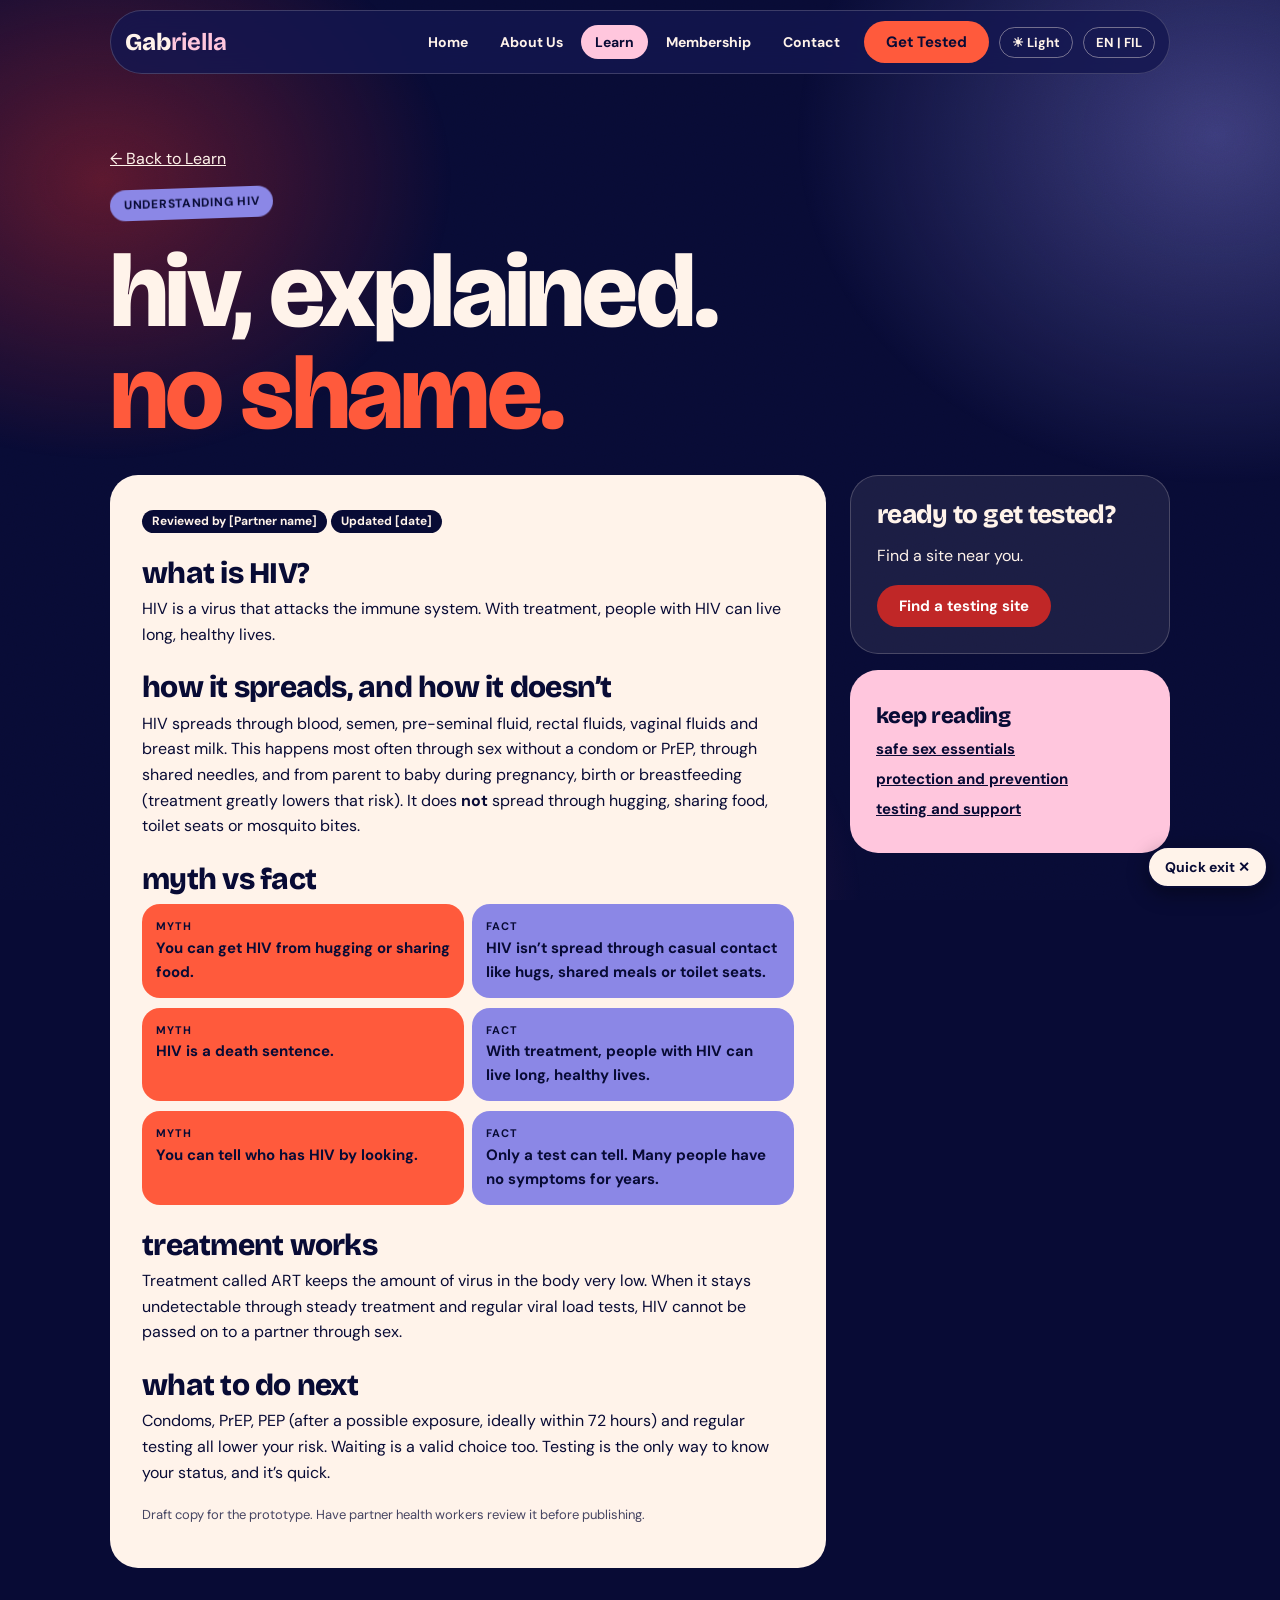
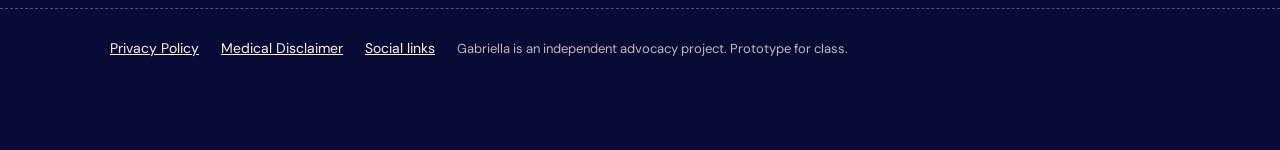
==== pages/article.html @ 1db1981b "add gabriella website" ====
<!doctype html>
<html lang="en">
  <head>
    <meta charset="utf-8" />
    <meta
      name="viewport"
      content="width=device-width, initial-scale=1, viewport-fit=cover"
    />
    <title>Learning resources — Gabriella</title>
    <link rel="preconnect" href="https://fonts.googleapis.com" />
    <link
      href="https://fonts.googleapis.com/css2?family=Bricolage+Grotesque:opsz,wght@12..96,700;12..96,800&family=DM+Sans:wght@400;500;700&display=swap"
      rel="stylesheet"
    />
    <link rel="stylesheet" href="../styles.css" />
  </head>
  <body data-page="article">
    <div class="wrap">
      <header id="site-header"></header>
      <main>
        <section class="page show" data-p="article">
          <p><a href="learn.html">← Back to Learn</a></p>
          <span class="tag p" id="atag"></span>
          <h1 id="ah"></h1>
          <div class="two" style="margin-top: 30px">
            <div class="paper" id="ab"></div>
            <aside>
              <div class="panel">
                <h3 class="disp" style="font-size: 26px">
                  ready to get tested?
                </h3>
                <p>Find a site near you.</p>
                <a class="btn" href="test.html">Find a testing site</a>
              </div>
              <div class="card c-pink" style="margin-top: 16px">
                <h3 style="font-size: 22px">keep reading</h3>
                <div id="rel"></div>
              </div>
            </aside>
          </div>
        </section>
      </main>
    </div>
    <footer id="site-footer"></footer>
    <script src="../components.js"></script>
    <script src="../script.js"></script>
  </body>
</html>
---- styles.css ----
:root {
  --navy: #080B35;
  --rose: #D14C74;
  --red: #C02727;
  --blush: #F4DFDF;
  --coral: #FF5A3C;
  --peri: #8B87E6;
  --cream: #FFF3EA;
  --pink: #FFC6DD;
  box-sizing: border-box;
  padding-top: env(safe-area-inset-top, 0px);
  padding-bottom: env(safe-area-inset-bottom, 0px);
}

*,
*::before,
*::after {
  box-sizing: inherit;
}

html {
  scroll-padding-top: env(safe-area-inset-top, 0px);
  height: 100%;
}

body {
  margin: 0;
  min-height: 100%;
  background: var(--navy);
  color: var(--cream);
  font: 400 16px/1.6 'DM Sans', system-ui, sans-serif;
  overflow-x: hidden;
}

body::before {
  content: "";
  position: fixed;
  inset: 0;
  pointer-events: none;
  background:
    radial-gradient(500px 400px at 8% 20%, rgba(192, 39, 39, .45), transparent 70%),
    radial-gradient(600px 500px at 95% 15%, rgba(139, 135, 230, .4), transparent 70%),
    radial-gradient(500px 400px at 40% 100%, rgba(209, 76, 116, .35), transparent 70%);
}

body::after {
  content: "";
  position: fixed;
  inset: 0;
  pointer-events: none;
  opacity: .09;
  mix-blend-mode: overlay;
  background: url("data:image/svg+xml,%3Csvg xmlns='http://www.w3.org/2000/svg' width='160' height='160'%3E%3Cfilter id='n'%3E%3CfeTurbulence type='fractalNoise' baseFrequency='.9' numOctaves='2'/%3E%3C/filter%3E%3Crect width='100%25' height='100%25' filter='url(%23n)'/%3E%3C/svg%3E");
}

h1,
h2,
h3,
.disp {
  font-family: 'Bricolage Grotesque', system-ui, sans-serif;
  font-weight: 800;
  line-height: .98;
  letter-spacing: -.025em;
  margin: 0;
}

a {
  color: inherit;
}

.wrap {
  position: relative;
  z-index: 1;
  max-width: 1100px;
  margin: 0 auto;
  padding: 0 20px;
}

header {
  position: sticky;
  top: calc(env(safe-area-inset-top, 0px) + 10px);
  z-index: 20;
  margin-top: 10px;
}

.nav {
  display: flex;
  align-items: center;
  gap: 10px;
  flex-wrap: wrap;
  padding: 10px 14px;
  border-radius: 999px;
  background: rgba(20, 22, 80, .82);
  backdrop-filter: blur(14px);
  border: 1px solid rgba(255, 243, 234, .18);
}

.logo {
  font-family: 'Bricolage Grotesque', sans-serif;
  font-weight: 800;
  font-size: 24px;
  text-decoration: none;
  margin-right: auto;
}

.logo b {
  color: var(--pink);
}

.links {
  display: flex;
  gap: 4px;
  overflow-x: auto;
  max-width: 100%;
}

.links a {
  padding: 6px 14px;
  border-radius: 999px;
  text-decoration: none;
  font-weight: 700;
  font-size: 14px;
  white-space: nowrap;
}

.links a.on {
  background: var(--pink);
  color: var(--navy);
}

.btn {
  display: inline-block;
  border: 0;
  cursor: pointer;
  font: 700 15px 'DM Sans', sans-serif;
  padding: 11px 22px;
  border-radius: 999px;
  background: var(--red);
  color: #fff;
  text-decoration: none;
}

.btn.coral {
  background: var(--coral);
  color: var(--navy);
}

.btn.ghost {
  background: transparent;
  color: var(--cream);
  border: 1.5px solid var(--cream);
}

.lang {
  background: transparent;
  color: var(--cream);
  border: 1px solid rgba(255, 243, 234, .4);
  border-radius: 999px;
  padding: 6px 12px;
  font: 700 13px 'DM Sans', sans-serif;
  cursor: pointer;
}

.btn:focus-visible,
.lang:focus-visible,
a:focus-visible,
input:focus-visible,
select:focus-visible,
textarea:focus-visible {
  outline: 3px solid var(--pink);
  outline-offset: 2px;
}

.qx {
  position: fixed;
  right: 12px;
  bottom: calc(env(safe-area-inset-bottom, 0px) + 12px);
  z-index: 50;
  background: var(--cream);
  color: var(--navy);
  border: 2px solid var(--navy);
  border-radius: 999px;
  padding: 10px 16px;
  font: 700 14px 'DM Sans', sans-serif;
  cursor: pointer;
  box-shadow: 0 6px 20px rgba(0, 0, 0, .4);
}

section.page {
  display: none;
  padding: 56px 0 40px;
}

section.page.show {
  display: block;
}

.tag {
  display: inline-block;
  background: var(--coral);
  color: var(--navy);
  font-weight: 700;
  font-size: 12px;
  letter-spacing: .06em;
  text-transform: uppercase;
  padding: 6px 14px;
  border-radius: 999px;
  transform: rotate(-2deg);
  margin-bottom: 22px;
}

.tag.p {
  background: var(--peri);
}

h1 {
  font-size: clamp(46px, 9.5vw, 104px);
}

h1 .pill {
  display: inline-block;
  background: var(--pink);
  color: var(--navy);
  padding: 0 .22em .06em;
  border-radius: .34em;
  transform: rotate(-1.5deg);
  margin: .04em 0;
}

h1 .co {
  color: var(--coral);
}

.dot {
  color: var(--pink);
}

.lead {
  font-size: 19px;
  max-width: 560px;
  margin: 24px 0;
}

.hero {
  display: grid;
  grid-template-columns: 1.2fr 1fr;
  gap: 36px;
  align-items: center;
}

.art {
  position: relative;
  background: var(--pink);
  border-radius: 32px;
  aspect-ratio: 1 / 1;
  overflow: hidden;
}

.art svg {
  width: 100%;
  height: 100%;
}

.st {
  position: absolute;
  font-family: 'Bricolage Grotesque', sans-serif;
  font-weight: 800;
  padding: 6px 16px;
  border-radius: 999px;
  font-size: 17px;
  color: var(--navy);
  box-shadow: 0 4px 0 rgba(8, 11, 53, .25);
}

.glass {
  background: rgba(14, 16, 70, .9);
  border: 1px solid rgba(255, 243, 234, .25);
  border-radius: 24px;
  padding: 20px;
  margin-top: -60px;
  position: relative;
  margin-left: 16px;
  margin-right: -6px;
}

.glass p {
  margin: 0 0 14px;
  font-weight: 500;
}

.ticker {
  position: relative;
  z-index: 1;
  overflow: hidden;
  background: var(--coral);
  color: var(--navy);
  transform: rotate(-1.4deg);
  margin: 40px -20px;
  padding: 12px 0;
  font-family: 'Bricolage Grotesque', sans-serif;
  font-weight: 800;
  font-size: 20px;
  white-space: nowrap;
}

.ticker div {
  display: inline-block;
  animation: mq 30s linear infinite;
}

.ticker:hover div {
  animation-play-state: paused;
}

@keyframes mq {
  to {
    transform: translateX(-50%);
  }
}

@media (prefers-reduced-motion: reduce) {
  .ticker div {
    animation: none;
  }

  html {
    scroll-behavior: auto;
  }
}

.grid {
  display: grid;
  grid-template-columns: repeat(auto-fit, minmax(230px, 1fr));
  gap: 18px;
  align-items: start;
}

.card {
  border-radius: 28px;
  padding: 26px;
  color: var(--navy);
  display: block;
  text-decoration: none;
}

.card h3 {
  font-size: 30px;
  margin: 10px 0;
}

.card p {
  margin: 0 0 18px;
  font-size: 15px;
}

.card .go {
  font-weight: 700;
  text-decoration: underline;
  font-size: 15px;
}

.c-pink {
  background: var(--pink);
}

.c-peri {
  background: var(--peri);
}

.c-coral {
  background: var(--coral);
}

.c-cream {
  background: var(--cream);
}

.grid .card:nth-child(2) {
  margin-top: 22px;
}

.grid .card:nth-child(3) {
  margin-top: 6px;
}

.grid .card:nth-child(4) {
  margin-top: 30px;
}

.num {
  display: inline-block;
  background: var(--navy);
  color: var(--cream);
  font-weight: 700;
  font-size: 13px;
  border-radius: 999px;
  padding: 3px 11px;
}

.panel {
  background: rgba(255, 243, 234, .08);
  border: 1px solid rgba(255, 243, 234, .2);
  border-radius: 28px;
  padding: 26px;
}

hr {
  border: 0;
  border-top: 1.5px dashed rgba(255, 243, 234, .3);
  margin: 44px 0;
}

.ph {
  border: 1.5px dashed var(--cream);
  border-radius: 999px;
  padding: 6px 16px;
  font-weight: 700;
  font-size: 14px;
  display: inline-block;
  margin: 4px 6px 4px 0;
}

.sample {
  font-size: 12px;
  font-weight: 700;
  background: var(--navy);
  color: var(--cream);
  border-radius: 999px;
  padding: 2px 10px;
  display: inline-block;
}

.paper {
  background: var(--cream);
  color: var(--navy);
  border-radius: 28px;
  padding: 32px;
  max-width: 720px;
}

.paper h2 {
  font-size: 30px;
  margin: 26px 0 8px;
}

.paper p {
  margin: 0 0 10px;
}

.mf {
  display: grid;
  grid-template-columns: 1fr 1fr;
  gap: 8px;
  margin: 10px 0;
}

.mf div {
  border-radius: 18px;
  padding: 14px;
  font-weight: 700;
  font-size: 15px;
}

.mf small {
  display: block;
  font-size: 11px;
  letter-spacing: .08em;
  text-transform: uppercase;
}

.two {
  display: grid;
  grid-template-columns: 1fr 320px;
  gap: 24px;
  align-items: start;
}

.note {
  font-size: 13px;
  opacity: .75;
}

form label {
  display: block;
  font-weight: 700;
  font-size: 14px;
  margin: 12px 0 4px;
}

input,
select,
textarea {
  width: 100%;
  font: 400 16px 'DM Sans', sans-serif;
  padding: 12px 14px;
  border-radius: 16px;
  border: 2px solid var(--navy);
  background: var(--cream);
  color: var(--navy);
}

input::placeholder,
textarea::placeholder {
  color: #5a5c7a;
}

.chk {
  display: flex;
  gap: 8px;
  align-items: center;
  font-weight: 500 !important;
}

.chk input {
  width: auto;
}

.chips {
  display: flex;
  gap: 8px;
  flex-wrap: wrap;
  margin: 14px 0 24px;
}

.chip {
  background: transparent;
  color: var(--cream);
  border: 1.5px solid var(--cream);
  border-radius: 999px;
  padding: 7px 16px;
  font: 700 14px 'DM Sans', sans-serif;
  cursor: pointer;
}

.chip[aria-pressed=true] {
  background: var(--pink);
  color: var(--navy);
  border-color: var(--pink);
}

.search {
  display: flex;
  gap: 8px;
  max-width: 600px;
}

.search input {
  border-radius: 999px;
}

.sites {
  display: grid;
  grid-template-columns: 1fr 1fr;
  gap: 20px;
}

.site {
  margin-bottom: 14px;
}

.site h3 {
  font-size: 24px;
}

.site p {
  margin: 4px 0 8px;
  font-size: 15px;
}

.mini {
  display: inline-block;
  background: var(--navy);
  color: var(--cream);
  font-size: 12px;
  font-weight: 700;
  border-radius: 999px;
  padding: 2px 10px;
  margin-right: 4px;
}

.map {
  background: var(--peri);
  border-radius: 28px;
  min-height: 340px;
  overflow: hidden;
}

.map svg {
  width: 100%;
  height: 100%;
}

.ok {
  display: none;
  background: var(--navy);
  color: var(--cream);
  border-radius: 20px;
  padding: 18px;
  margin-top: 14px;
  font-weight: 700;
}

footer {
  position: relative;
  z-index: 1;
  border-top: 1.5px dashed rgba(255, 243, 234, .3);
  padding: 28px 0 90px;
  font-size: 14px;
}

footer a {
  margin-right: 18px;
}

@media (max-width: 760px) {
  .hero,
  .two,
  .sites {
    grid-template-columns: 1fr;
  }

  .glass {
    margin: -50px 8px 0;
  }

  .mf {
    grid-template-columns: 1fr;
  }

  .grid .card {
    margin-top: 0 !important;
  }

  .paper {
    padding: 22px;
  }
}

body {
  transition: background .3s, color .3s;
}

:root[data-theme="light"] body {
  background: #FFF8F5;
  color: var(--navy);
}

:root[data-theme="light"] body::before {
  background:
    radial-gradient(500px 400px at 8% 15%, rgba(255, 198, 221, .8), transparent 70%),
    radial-gradient(600px 500px at 95% 10%, rgba(139, 135, 230, .3), transparent 70%),
    radial-gradient(500px 400px at 40% 100%, rgba(244, 223, 223, .9), transparent 70%);
}

:root[data-theme="light"] body::after {
  mix-blend-mode: multiply;
  opacity: .07;
}

:root[data-theme="light"] .nav {
  background: rgba(255, 255, 255, .88);
  border-color: rgba(8, 11, 53, .18);
}

:root[data-theme="light"] .logo b {
  color: var(--rose);
}

:root[data-theme="light"] .lang {
  color: var(--navy);
  border-color: rgba(8, 11, 53, .5);
}

:root[data-theme="light"] .dot {
  color: var(--rose);
}

:root[data-theme="light"] .btn.ghost {
  color: var(--navy);
  border-color: var(--navy);
}

:root[data-theme="light"] .chip {
  color: var(--navy);
  border-color: var(--navy);
}

:root[data-theme="light"] .chip[aria-pressed=true] {
  color: var(--navy);
  border-color: var(--pink);
}

:root[data-theme="light"] .panel {
  background: rgba(8, 11, 53, .04);
  border-color: rgba(8, 11, 53, .2);
}

:root[data-theme="light"] .glass {
  color: var(--cream);
}

:root[data-theme="light"] .glass .btn.ghost {
  color: var(--cream);
  border-color: var(--cream);
}

:root[data-theme="light"] hr,
:root[data-theme="light"] footer {
  border-color: rgba(8, 11, 53, .3);
}

:root[data-theme="light"] .ph {
  border-color: var(--navy);
}

:root[data-theme="light"] .paper {
  background: #fff;
  box-shadow: inset 0 0 0 2px var(--navy);
}

:root[data-theme="light"] .card.c-cream {
  box-shadow: inset 0 0 0 1.5px rgba(8, 11, 53, .2);
}

:root[data-theme="light"] .btn:focus-visible,
:root[data-theme="light"] .lang:focus-visible,
:root[data-theme="light"] a:focus-visible {
  outline-color: var(--navy);
}
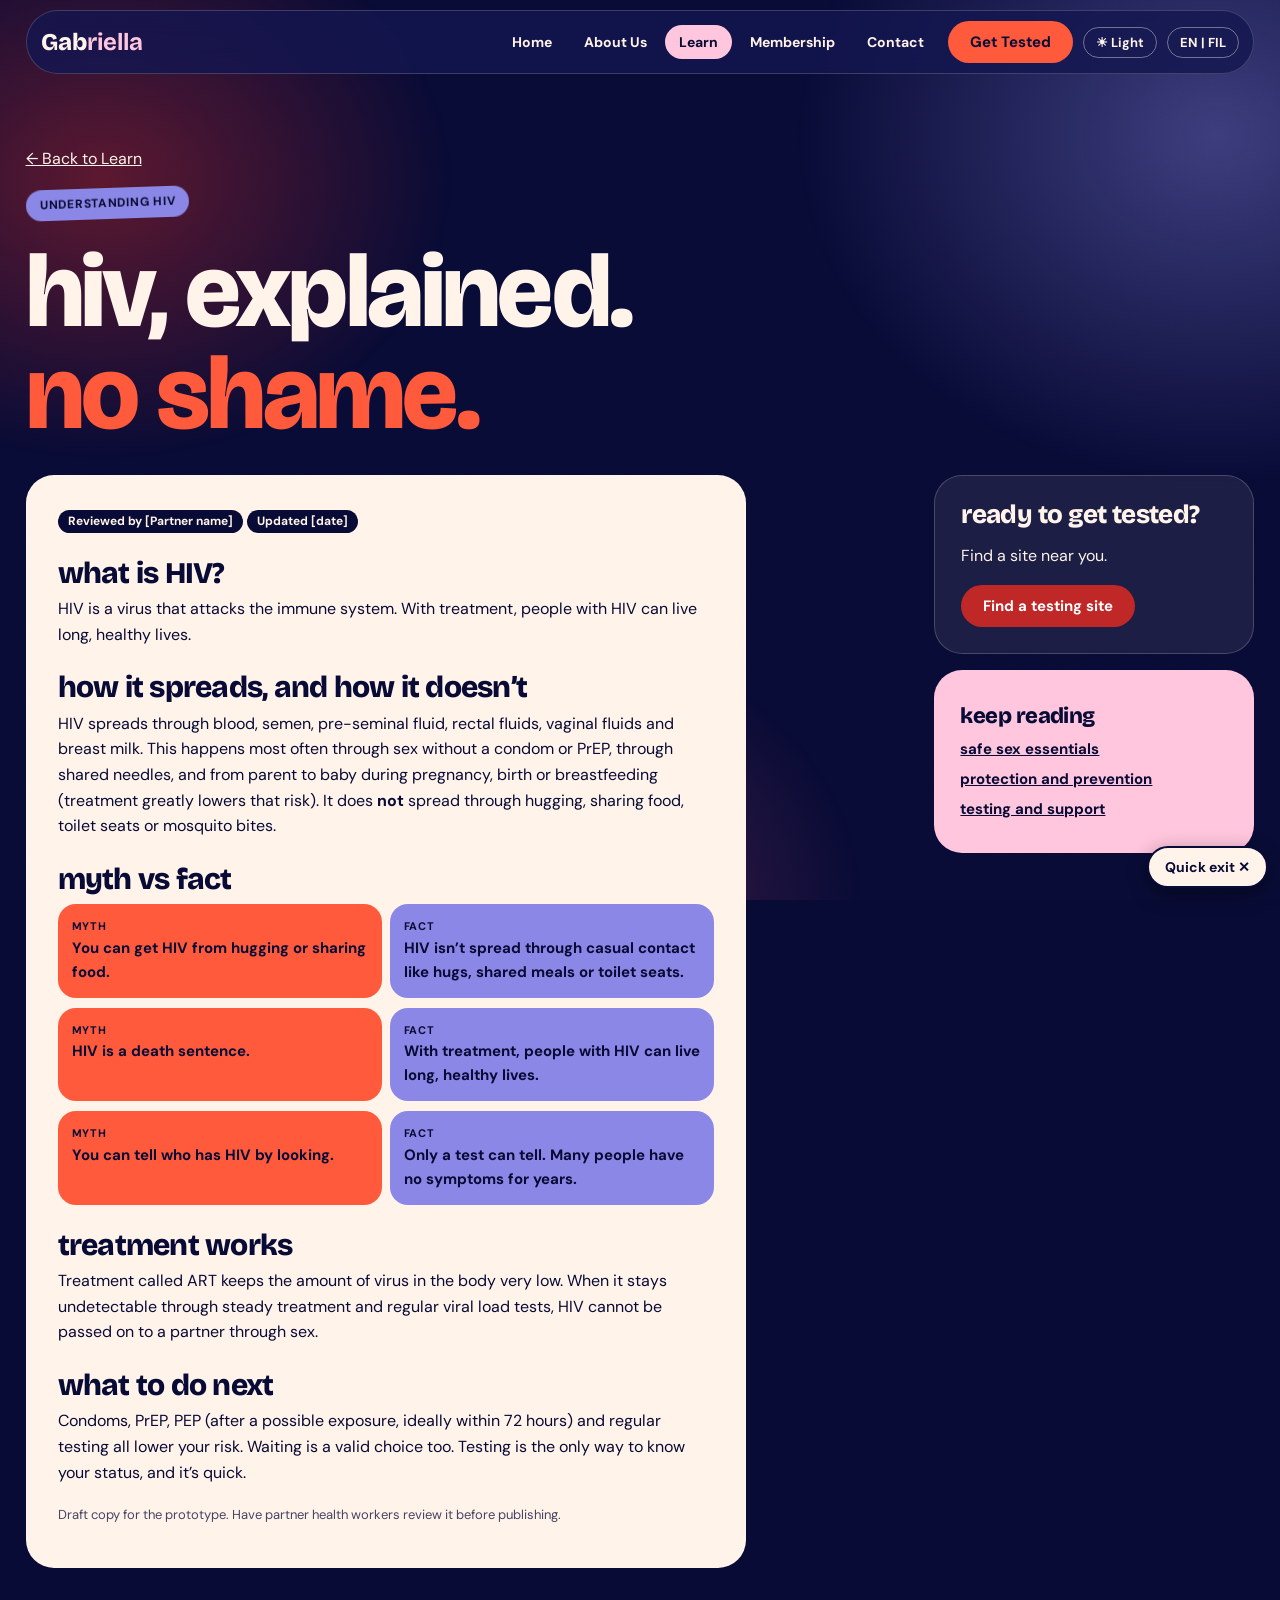
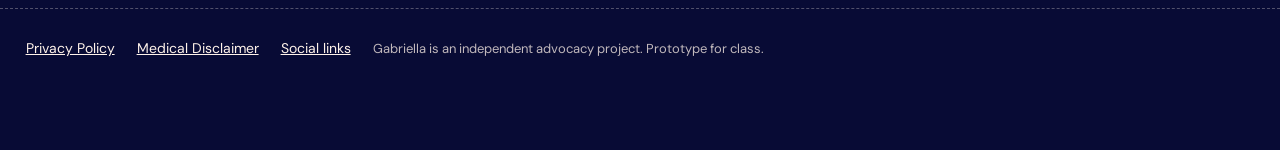
==== commit 8286500a: "fix: dark mode page flash" ====
--- a/pages/article.html
+++ b/pages/article.html
@@ -7,6 +7,7 @@
       content="width=device-width, initial-scale=1, viewport-fit=cover"
     />
     <title>Learning resources — Gabriella</title>
+    <script src="../theme.js"></script>
     <link rel="preconnect" href="https://fonts.googleapis.com" />
     <link
       href="https://fonts.googleapis.com/css2?family=Bricolage+Grotesque:opsz,wght@12..96,700;12..96,800&family=DM+Sans:wght@400;500;700&display=swap"
--- a/styles.css
+++ b/styles.css
@@ -71,9 +71,9 @@
 .wrap {
   position: relative;
   z-index: 1;
-  max-width: 1100px;
+  max-width: 1320px;
   margin: 0 auto;
-  padding: 0 20px;
+  padding: 0 clamp(16px, 2vw, 28px);
 }
 
 header {
@@ -475,6 +475,11 @@
   align-items: start;
 }
 
+.two.equal-columns,
+.grid.equal-columns {
+  grid-template-columns: 1fr 1fr;
+}
+
 .note {
   font-size: 13px;
   opacity: .75;
@@ -619,6 +624,11 @@
     grid-template-columns: 1fr;
   }
 
+  .two.equal-columns,
+  .grid.equal-columns {
+    grid-template-columns: 1fr;
+  }
+
   .glass {
     margin: -50px 8px 0;
   }
@@ -633,6 +643,81 @@
 
   .paper {
     padding: 22px;
+  }
+}
+
+@media (max-width: 900px) {
+  .nav {
+    display: grid;
+    grid-template-columns: minmax(0, 1fr) auto auto;
+    grid-template-areas:
+      "brand theme language"
+      "links links cta";
+    gap: 8px;
+    padding: 10px 12px;
+    border-radius: 24px;
+  }
+
+  .logo {
+    grid-area: brand;
+    margin-right: 0;
+    font-size: clamp(20px, 3vw, 24px);
+  }
+
+  .links {
+    grid-area: links;
+    min-width: 0;
+    width: 100%;
+  }
+
+  .links a {
+    padding: 6px 10px;
+  }
+
+  .btn.coral {
+    grid-area: cta;
+    justify-self: end;
+    white-space: nowrap;
+    padding: 10px 16px;
+  }
+
+  #theme {
+    grid-area: theme;
+    white-space: nowrap;
+    padding: 6px 10px;
+  }
+
+  #lang {
+    grid-area: language;
+    white-space: nowrap;
+    padding: 6px 10px;
+  }
+}
+
+@media (max-width: 600px) {
+  .nav {
+    grid-template-areas:
+      "brand theme language"
+      "links links links"
+      "cta cta cta";
+    padding: 10px;
+  }
+
+  .links {
+    grid-column: 1 / -1;
+    flex-wrap: wrap;
+    overflow: visible;
+  }
+
+  .btn.coral {
+    justify-self: stretch;
+    text-align: center;
+  }
+
+  #theme,
+  #lang {
+    font-size: 12px;
+    padding: 5px 7px;
   }
 }
 
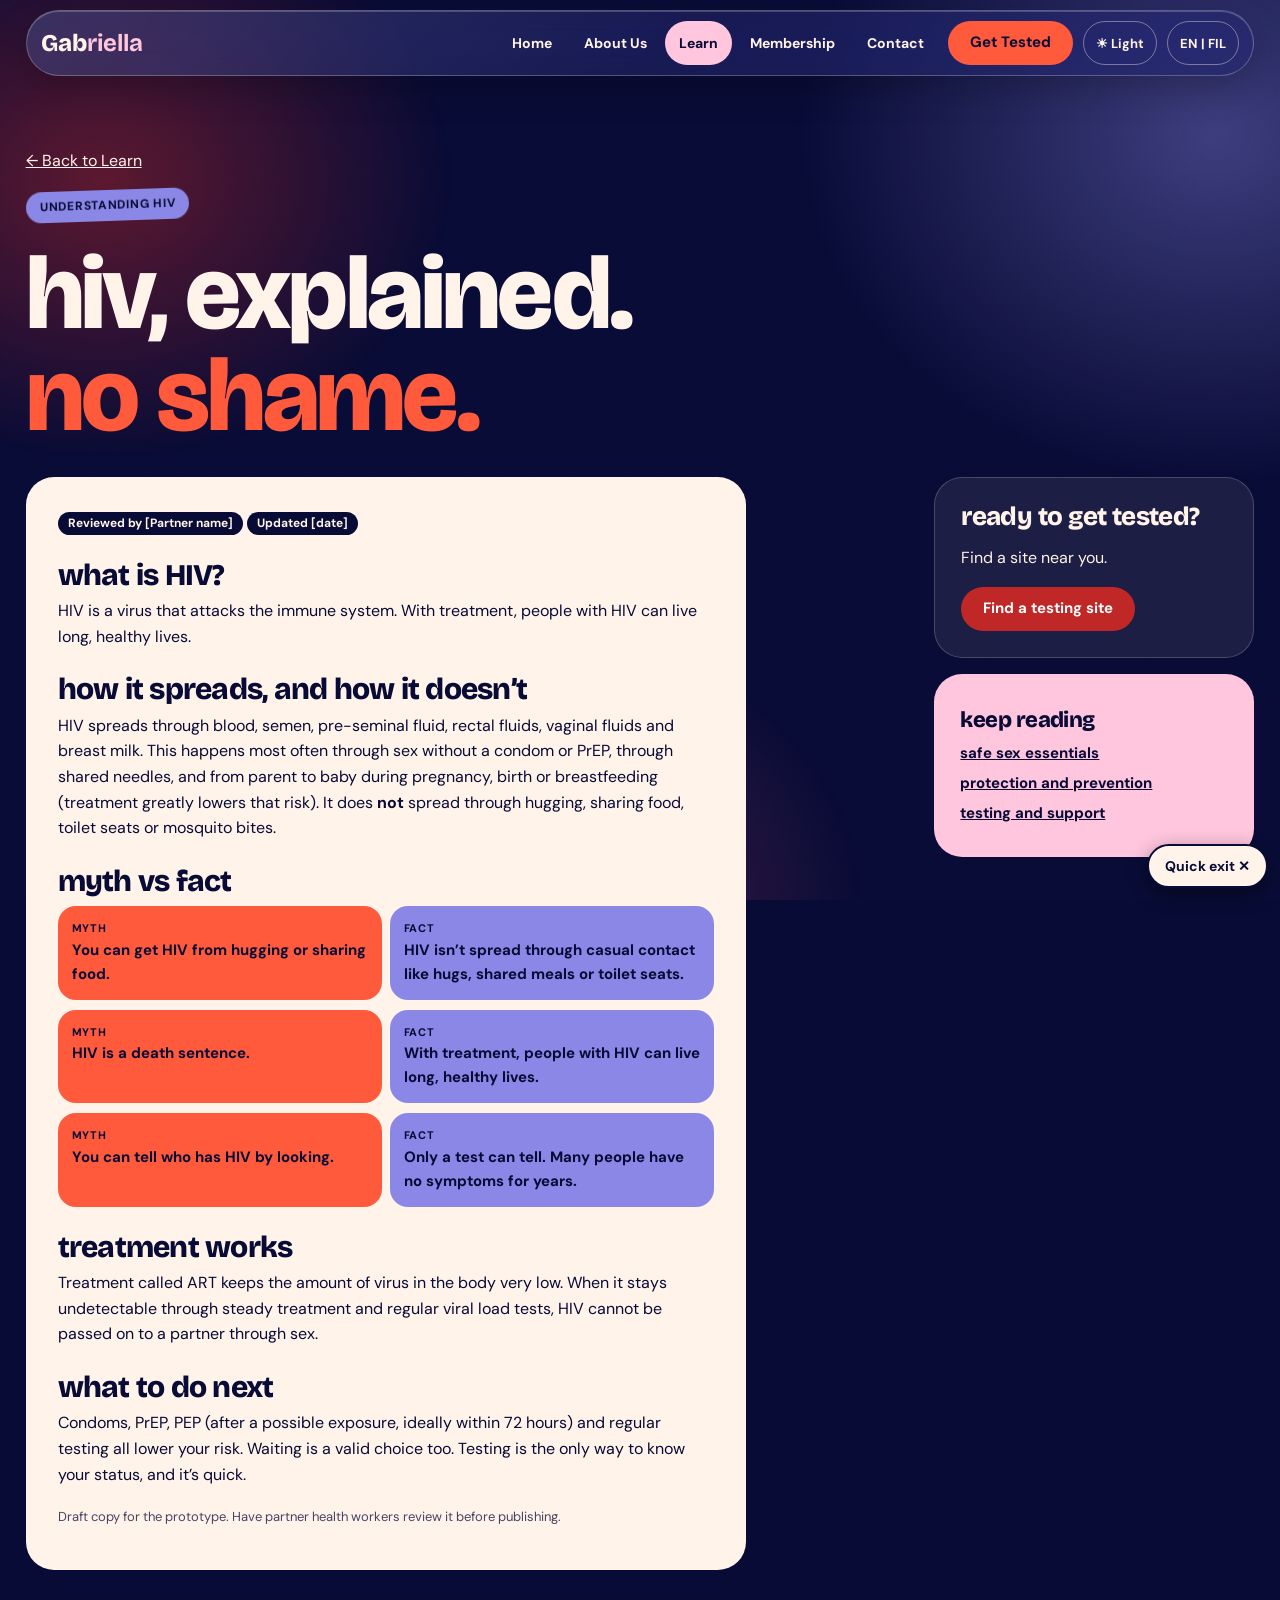
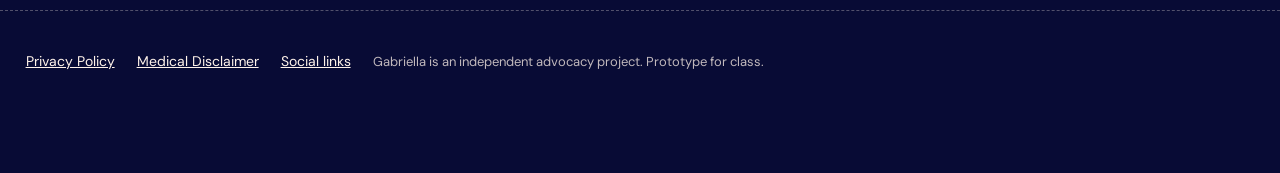
==== commit 1651c4e8: "feat: improve site accessibility" ====
--- a/pages/article.html
+++ b/pages/article.html
@@ -18,7 +18,8 @@
   <body data-page="article">
     <div class="wrap">
       <header id="site-header"></header>
-      <main>
+      <script src="../components.js"></script>
+      <main id="main-content" tabindex="-1">
         <section class="page show" data-p="article">
           <p><a href="learn.html">← Back to Learn</a></p>
           <span class="tag p" id="atag"></span>
@@ -43,7 +44,6 @@
       </main>
     </div>
     <footer id="site-footer"></footer>
-    <script src="../components.js"></script>
     <script src="../script.js"></script>
   </body>
 </html>
--- a/styles.css
+++ b/styles.css
@@ -1,4 +1,5 @@
 :root {
+  color-scheme: dark;
   --navy: #080B35;
   --rose: #D14C74;
   --red: #C02727;
@@ -68,6 +69,40 @@
   color: inherit;
 }
 
+.skip-link {
+  position: fixed;
+  top: 8px;
+  left: 8px;
+  z-index: 100;
+  padding: 10px 16px;
+  border-radius: 999px;
+  background: var(--cream);
+  color: var(--navy);
+  font-weight: 700;
+  transform: translateY(-150%);
+  transition: transform .15s ease;
+}
+
+.skip-link:focus {
+  transform: translateY(0);
+}
+
+.sr-only {
+  position: absolute;
+  width: 1px;
+  height: 1px;
+  padding: 0;
+  margin: -1px;
+  overflow: hidden;
+  clip: rect(0, 0, 0, 0);
+  white-space: nowrap;
+  border: 0;
+}
+
+#main-content:focus {
+  outline: none;
+}
+
 .wrap {
   position: relative;
   z-index: 1;
@@ -83,6 +118,30 @@
   margin-top: 10px;
 }
 
+@view-transition {
+  navigation: auto;
+}
+
+::view-transition-old(root) {
+  animation: 160ms ease-out both page-fade-out;
+}
+
+::view-transition-new(root) {
+  animation: 200ms ease-in both page-fade-in;
+}
+
+@keyframes page-fade-out {
+  to {
+    opacity: 0;
+  }
+}
+
+@keyframes page-fade-in {
+  from {
+    opacity: 0;
+  }
+}
+
 .nav {
   display: flex;
   align-items: center;
@@ -90,9 +149,15 @@
   flex-wrap: wrap;
   padding: 10px 14px;
   border-radius: 999px;
-  background: rgba(20, 22, 80, .82);
-  backdrop-filter: blur(14px);
-  border: 1px solid rgba(255, 243, 234, .18);
+  background:
+    linear-gradient(135deg, rgba(255, 255, 255, .13), rgba(255, 255, 255, .04) 52%, rgba(139, 135, 230, .1)),
+    rgba(20, 22, 80, .64);
+  -webkit-backdrop-filter: blur(22px) saturate(160%);
+  backdrop-filter: blur(22px) saturate(160%);
+  border: 1px solid rgba(255, 243, 234, .26);
+  box-shadow:
+    0 12px 36px rgba(0, 0, 0, .22),
+    inset 0 1px 0 rgba(255, 255, 255, .2);
 }
 
 .logo {
@@ -115,6 +180,9 @@
 }
 
 .links a {
+  display: inline-flex;
+  align-items: center;
+  min-height: 44px;
   padding: 6px 14px;
   border-radius: 999px;
   text-decoration: none;
@@ -138,6 +206,7 @@
   background: var(--red);
   color: #fff;
   text-decoration: none;
+  min-height: 44px;
 }
 
 .btn.coral {
@@ -159,10 +228,14 @@
   padding: 6px 12px;
   font: 700 13px 'DM Sans', sans-serif;
   cursor: pointer;
+  min-height: 44px;
 }
 
 .btn:focus-visible,
 .lang:focus-visible,
+.chip:focus-visible,
+.qx:focus-visible,
+.skip-link:focus-visible,
 a:focus-visible,
 input:focus-visible,
 select:focus-visible,
@@ -183,6 +256,7 @@
   padding: 10px 16px;
   font: 700 14px 'DM Sans', sans-serif;
   cursor: pointer;
+  min-height: 44px;
   box-shadow: 0 6px 20px rgba(0, 0, 0, .4);
 }
 
@@ -319,8 +393,21 @@
 }
 
 @media (prefers-reduced-motion: reduce) {
+  *,
+  *::before,
+  *::after {
+    scroll-behavior: auto !important;
+    transition-duration: 0.01ms !important;
+  }
+
   .ticker div {
     animation: none;
+  }
+
+  ::view-transition-group(*),
+  ::view-transition-old(*),
+  ::view-transition-new(*) {
+    animation-duration: 0s !important;
   }
 
   html {
@@ -375,15 +462,15 @@
   background: var(--cream);
 }
 
-.grid .card:nth-child(2) {
+.grid.staggered .card:nth-child(2) {
   margin-top: 22px;
 }
 
-.grid .card:nth-child(3) {
+.grid.staggered .card:nth-child(3) {
   margin-top: 6px;
 }
 
-.grid .card:nth-child(4) {
+.grid.staggered .card:nth-child(4) {
   margin-top: 30px;
 }
 
@@ -535,6 +622,24 @@
   padding: 7px 16px;
   font: 700 14px 'DM Sans', sans-serif;
   cursor: pointer;
+  min-height: 44px;
+}
+
+.filter-set,
+.interest-set {
+  border: 0;
+  padding: 0;
+  margin: 14px 0 24px;
+}
+
+.filter-set legend,
+.interest-set legend {
+  font-weight: 700;
+  margin-bottom: 8px;
+}
+
+.filter-set .chips {
+  margin: 0;
 }
 
 .chip[aria-pressed=true] {
@@ -614,10 +719,18 @@
 }
 
 footer a {
+  display: inline-flex;
+  align-items: center;
+  min-height: 44px;
   margin-right: 18px;
 }
 
 @media (max-width: 760px) {
+  .ticker {
+    margin-left: 0;
+    margin-right: 0;
+  }
+
   .hero,
   .two,
   .sites {
@@ -637,7 +750,7 @@
     grid-template-columns: 1fr;
   }
 
-  .grid .card {
+  .grid.staggered .card {
     margin-top: 0 !important;
   }
 
@@ -726,6 +839,7 @@
 }
 
 :root[data-theme="light"] body {
+  color-scheme: light;
   background: #FFF8F5;
   color: var(--navy);
 }
@@ -743,8 +857,13 @@
 }
 
 :root[data-theme="light"] .nav {
-  background: rgba(255, 255, 255, .88);
-  border-color: rgba(8, 11, 53, .18);
+  background:
+    linear-gradient(135deg, rgba(255, 198, 221, .42), rgba(255, 243, 234, .2) 52%, rgba(139, 135, 230, .24)),
+    rgba(255, 243, 234, .38);
+  border-color: rgba(8, 11, 53, .2);
+  box-shadow:
+    0 12px 36px rgba(8, 11, 53, .18),
+    inset 0 1px 0 rgba(255, 255, 255, .65);
 }
 
 :root[data-theme="light"] .logo b {
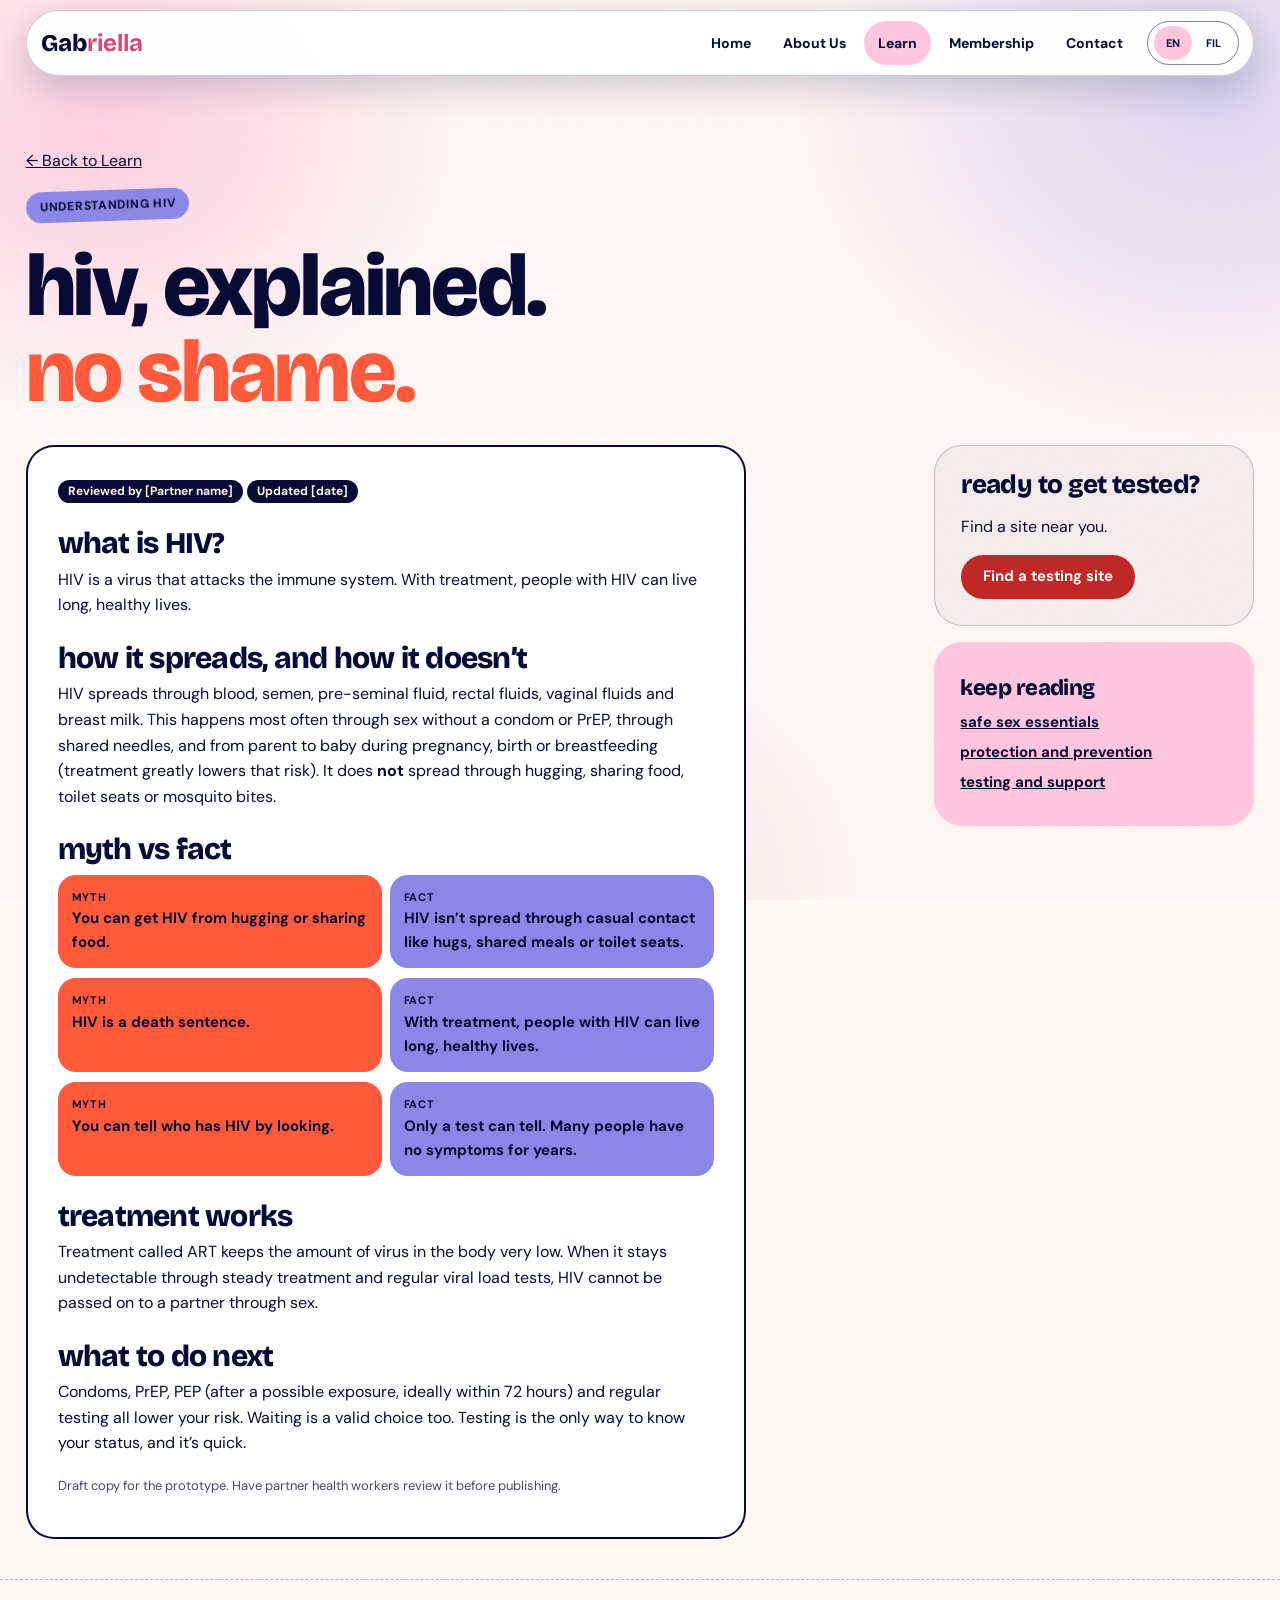
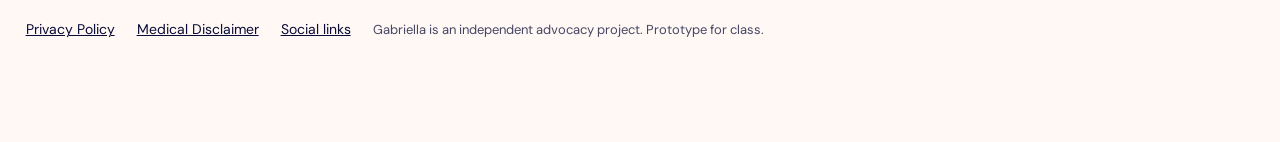
==== commit db8cd4f9: "remove dark mode" ====
--- a/pages/article.html
+++ b/pages/article.html
@@ -7,7 +7,6 @@
       content="width=device-width, initial-scale=1, viewport-fit=cover"
     />
     <title>Learning resources — Gabriella</title>
-    <script src="../theme.js"></script>
     <link rel="preconnect" href="https://fonts.googleapis.com" />
     <link
       href="https://fonts.googleapis.com/css2?family=Bricolage+Grotesque:opsz,wght@12..96,700;12..96,800&family=DM+Sans:wght@400;500;700&display=swap"
--- a/styles.css
+++ b/styles.css
@@ -1,5 +1,5 @@
 :root {
-  color-scheme: dark;
+  color-scheme: light;
   --navy: #080B35;
   --rose: #D14C74;
   --red: #C02727;
@@ -44,6 +44,12 @@
     radial-gradient(500px 400px at 40% 100%, rgba(209, 76, 116, .35), transparent 70%);
 }
 
+body[data-page="home"]::before {
+  inset: -180px 0;
+  transform: translate3d(0, var(--home-parallax-y, 0px), 0);
+  will-change: transform;
+}
+
 body::after {
   content: "";
   position: fixed;
@@ -149,11 +155,7 @@
   flex-wrap: wrap;
   padding: 10px 14px;
   border-radius: 999px;
-  background:
-    linear-gradient(135deg, rgba(255, 255, 255, .13), rgba(255, 255, 255, .04) 52%, rgba(139, 135, 230, .1)),
-    rgba(20, 22, 80, .64);
-  -webkit-backdrop-filter: blur(22px) saturate(160%);
-  backdrop-filter: blur(22px) saturate(160%);
+  background: rgba(20, 22, 80, .95);
   border: 1px solid rgba(255, 243, 234, .26);
   box-shadow:
     0 12px 36px rgba(0, 0, 0, .22),
@@ -231,10 +233,58 @@
   min-height: 44px;
 }
 
+.lang.icon-button {
+  width: 44px;
+  height: 44px;
+  min-width: 44px;
+  padding: 0;
+  display: inline-flex;
+  align-items: center;
+  justify-content: center;
+  font-size: 20px;
+  line-height: 1;
+}
+
+.lang.icon-button svg {
+  width: 22px;
+  height: 22px;
+  fill: none;
+  stroke: currentColor;
+  stroke-width: 1.8;
+  stroke-linecap: round;
+  stroke-linejoin: round;
+}
+
+.lang.language-button {
+  width: auto;
+  min-width: 92px;
+  padding: 4px;
+  display: inline-flex;
+  align-items: center;
+  justify-content: center;
+  gap: 2px;
+  font-size: 11px;
+  letter-spacing: .02em;
+  white-space: nowrap;
+}
+
+.language-option {
+  display: inline-flex;
+  align-items: center;
+  justify-content: center;
+  min-width: 38px;
+  min-height: 34px;
+  border-radius: 999px;
+}
+
+.language-option.active {
+  background: var(--pink);
+  color: var(--navy);
+}
+
 .btn:focus-visible,
 .lang:focus-visible,
 .chip:focus-visible,
-.qx:focus-visible,
 .skip-link:focus-visible,
 a:focus-visible,
 input:focus-visible,
@@ -242,22 +292,6 @@
 textarea:focus-visible {
   outline: 3px solid var(--pink);
   outline-offset: 2px;
-}
-
-.qx {
-  position: fixed;
-  right: 12px;
-  bottom: calc(env(safe-area-inset-bottom, 0px) + 12px);
-  z-index: 50;
-  background: var(--cream);
-  color: var(--navy);
-  border: 2px solid var(--navy);
-  border-radius: 999px;
-  padding: 10px 16px;
-  font: 700 14px 'DM Sans', sans-serif;
-  cursor: pointer;
-  min-height: 44px;
-  box-shadow: 0 6px 20px rgba(0, 0, 0, .4);
 }
 
 section.page {
@@ -288,7 +322,7 @@
 }
 
 h1 {
-  font-size: clamp(46px, 9.5vw, 104px);
+  font-size: clamp(46px, 9.5vw, 88px);
 }
 
 h1 .pill {
@@ -312,14 +346,21 @@
 .lead {
   font-size: 19px;
   max-width: 560px;
-  margin: 24px 0;
+  margin: 16px 0;
 }
 
 .hero {
   display: grid;
   grid-template-columns: 1.2fr 1fr;
   gap: 36px;
-  align-items: center;
+  align-items: start;
+}
+
+.hero-actions {
+  display: flex;
+  flex-wrap: wrap;
+  gap: 10px;
+  margin-top: 18px;
 }
 
 .art {
@@ -346,30 +387,23 @@
   box-shadow: 0 4px 0 rgba(8, 11, 53, .25);
 }
 
-.glass {
-  background: rgba(14, 16, 70, .9);
-  border: 1px solid rgba(255, 243, 234, .25);
-  border-radius: 24px;
-  padding: 20px;
-  margin-top: -60px;
-  position: relative;
-  margin-left: 16px;
-  margin-right: -6px;
-}
-
-.glass p {
-  margin: 0 0 14px;
-  font-weight: 500;
+.hero-slogan {
+  max-width: 620px;
+  margin: 24px 0 0;
+  padding: 8px 0;
+  font: 700 clamp(18px, 1.55vw, 21px)/1.25 'Bricolage Grotesque', system-ui, sans-serif;
+  white-space: nowrap;
 }
 
 .ticker {
   position: relative;
   z-index: 1;
+  width: 100vw;
   overflow: hidden;
   background: var(--coral);
   color: var(--navy);
   transform: rotate(-1.4deg);
-  margin: 40px -20px;
+  margin: 40px 0 40px calc(50% - 50vw);
   padding: 12px 0;
   font-family: 'Bricolage Grotesque', sans-serif;
   font-weight: 800;
@@ -404,6 +438,15 @@
     animation: none;
   }
 
+  body[data-page="home"] .home-pathways-grid .card {
+    animation: none !important;
+    transition: none !important;
+  }
+
+  body[data-page="home"] .home-explore.is-visible {
+    animation: none !important;
+  }
+
   ::view-transition-group(*),
   ::view-transition-old(*),
   ::view-transition-new(*) {
@@ -422,6 +465,332 @@
   align-items: start;
 }
 
+.grid.staggered {
+  grid-auto-rows: 1fr;
+  align-items: stretch;
+}
+
+.grid.staggered .card {
+  display: flex;
+  flex-direction: column;
+  min-height: 250px;
+  height: 100%;
+  border: 1px solid rgba(255, 255, 255, .55);
+  box-shadow:
+    0 12px 30px rgba(8, 11, 53, .14),
+    inset 0 1px 0 rgba(255, 255, 255, .55);
+  -webkit-backdrop-filter: blur(16px) saturate(135%);
+  backdrop-filter: blur(16px) saturate(135%);
+  background-image: linear-gradient(
+    135deg,
+    rgba(255, 255, 255, .34),
+    rgba(255, 255, 255, .08) 55%,
+    rgba(255, 255, 255, .2)
+  );
+}
+
+.grid.staggered .card.c-pink {
+  background-color: rgba(255, 198, 221, .82);
+}
+
+.grid.staggered .card.c-peri {
+  background-color: rgba(139, 135, 230, .82);
+}
+
+.grid.staggered .card.c-coral {
+  background-color: rgba(255, 90, 60, .82);
+}
+
+.grid.staggered .card.c-cream {
+  background-color: rgba(255, 243, 234, .82);
+}
+
+.grid.staggered .card .go {
+  margin-top: auto;
+}
+
+.grid.staggered .num {
+  align-self: flex-start;
+}
+
+body[data-page="home"] .home-pathways-grid .card {
+  min-height: 300px;
+  padding: 32px;
+  animation: home-card-enter 600ms cubic-bezier(.2, .75, .25, 1) both;
+  transition:
+    transform 180ms ease,
+    box-shadow 180ms ease;
+}
+
+body[data-page="home"] .home-pathways-grid .card:nth-child(2) {
+  animation-delay: 100ms;
+}
+
+body[data-page="home"] .home-pathways-grid .card:nth-child(3) {
+  animation-delay: 200ms;
+}
+
+body[data-page="home"] .home-pathways-grid .card:hover,
+body[data-page="home"] .home-pathways-grid .card:focus-visible {
+  transform: translateY(-6px);
+  box-shadow:
+    0 18px 36px rgba(8, 11, 53, .24),
+    inset 0 1px 0 rgba(255, 255, 255, .65);
+}
+
+body[data-page="home"] .home-pathways-grid .card h3 {
+  font-size: clamp(30px, 2.5vw, 36px);
+}
+
+body[data-page="home"] .home-pathways-grid .card p {
+  font-size: 16px;
+}
+
+.home-explore-section {
+  display: grid;
+  align-content: center;
+  width: 100vw;
+  min-height: 100vh;
+  min-height: 100svh;
+  margin-left: calc(50% - 50vw);
+  padding: clamp(108px, 12vh, 150px) clamp(24px, 8vw, 120px)
+    clamp(64px, 10vh, 120px);
+  background: transparent;
+  color: var(--cream);
+}
+
+.home-explore {
+  width: 100%;
+  max-width: 1080px;
+  margin: 0 auto;
+  min-width: 0;
+}
+
+.home-explore h2 {
+  font-size: clamp(30px, 3vw, 40px);
+  text-align: center;
+}
+
+body[data-page="home"] .home-explore.is-visible {
+  animation: home-explore-zoom-in 1400ms cubic-bezier(.2, .75, .25, 1) both;
+}
+
+body[data-page="home"] .home-pathways-grid {
+  grid-template-columns: repeat(auto-fit, minmax(230px, 1fr));
+  align-items: stretch;
+  max-width: 1080px;
+  margin-top: 18px;
+}
+
+.home-myths-section {
+  display: grid;
+  align-content: center;
+  width: 100vw;
+  min-height: 100vh;
+  min-height: 100svh;
+  margin-left: calc(50% - 50vw);
+  padding: clamp(108px, 12vh, 150px) clamp(24px, 8vw, 120px)
+    clamp(64px, 10vh, 120px);
+  background: transparent;
+  color: var(--cream);
+}
+
+.home-myths-content {
+  width: 100%;
+  max-width: 1080px;
+  margin: 0 auto;
+  min-width: 0;
+  text-align: center;
+}
+
+.home-myths-content h2 {
+  font-size: clamp(44px, 6vw, 72px);
+}
+
+.home-myths-intro {
+  margin: 16px 0 0;
+  font-size: clamp(16px, 2vw, 20px);
+}
+
+.home-myths-grid {
+  display: grid;
+  grid-template-columns: repeat(auto-fit, minmax(min(100%, 230px), 1fr));
+  gap: 18px;
+  margin: clamp(24px, 4vw, 40px) 0 30px;
+  text-align: left;
+}
+
+.home-myth-card {
+  display: flex;
+  flex-direction: column;
+  min-height: 250px;
+  padding: clamp(22px, 3vw, 34px);
+  border-radius: 28px;
+  background: var(--cream);
+  color: var(--navy);
+}
+
+.home-myth-card:nth-child(2) {
+  background: var(--pink);
+}
+
+.home-myth-card:nth-child(3) {
+  background: var(--peri);
+}
+
+.home-myth-label,
+.home-fact-label {
+  font-size: 12px;
+  font-weight: 700;
+  letter-spacing: .12em;
+  text-transform: uppercase;
+}
+
+.home-myth-label {
+  color: var(--red);
+}
+
+.home-myth-card h3 {
+  margin: 10px 0 24px;
+  font-size: clamp(22px, 2.2vw, 28px);
+  line-height: 1.12;
+}
+
+.home-fact-label {
+  margin-top: auto;
+}
+
+.home-myth-card p {
+  margin: 8px 0 0;
+  font-size: 16px;
+  line-height: 1.45;
+}
+
+.home-myths-link {
+  background: var(--navy);
+  color: var(--cream);
+}
+
+.home-featured-section {
+  display: grid;
+  align-content: center;
+  width: 100vw;
+  min-height: 100vh;
+  min-height: 100svh;
+  margin-left: calc(50% - 50vw);
+  padding: clamp(108px, 12vh, 150px) clamp(24px, 8vw, 120px)
+    clamp(64px, 10vh, 120px);
+  background: transparent;
+  color: var(--cream);
+}
+
+.home-featured-content {
+  width: 100%;
+  max-width: 1080px;
+  margin: 0 auto;
+  min-width: 0;
+  text-align: center;
+}
+
+.home-featured-content h2 {
+  font-size: clamp(44px, 6vw, 72px);
+}
+
+.home-featured-intro {
+  margin: 16px 0 0;
+  font-size: clamp(16px, 2vw, 20px);
+}
+
+.home-featured-grid {
+  grid-template-columns: repeat(auto-fit, minmax(min(100%, 230px), 1fr));
+  max-width: 1080px;
+  margin: clamp(24px, 4vw, 40px) auto 0;
+  text-align: left;
+}
+
+.home-featured-grid .card {
+  min-height: 300px;
+  padding: 32px;
+}
+
+.home-partners-section {
+  display: grid;
+  place-items: center;
+  align-content: center;
+  gap: 24px;
+  width: 100vw;
+  min-height: 100vh;
+  min-height: 100svh;
+  margin-left: calc(50% - 50vw);
+  padding: clamp(108px, 12vh, 150px) clamp(24px, 8vw, 120px)
+    clamp(64px, 10vh, 120px);
+  background: transparent;
+  color: var(--cream);
+}
+
+.home-partners {
+  width: 100%;
+  max-width: 980px;
+  padding: clamp(28px, 5vw, 64px);
+  background: rgba(8, 11, 53, .05);
+  border-color: rgba(8, 11, 53, .2);
+  text-align: center;
+}
+
+.home-partners h2 {
+  font-size: clamp(40px, 6vw, 72px);
+}
+
+.home-partners .note {
+  margin: 16px 0 28px;
+}
+
+.home-partner-list {
+  display: flex;
+  flex-wrap: wrap;
+  justify-content: center;
+  gap: 12px;
+}
+
+.home-partner-list .ph {
+  margin: 0;
+  border-color: currentColor;
+  padding: 10px 20px;
+}
+
+.home-partner-actions {
+  display: flex;
+  align-items: center;
+  justify-content: center;
+  flex-wrap: wrap;
+  gap: 24px;
+  margin-top: 28px;
+}
+
+@keyframes home-card-enter {
+  from {
+    opacity: 0;
+    transform: translateY(18px);
+  }
+
+  to {
+    opacity: 1;
+    transform: translateY(0);
+  }
+}
+
+@keyframes home-explore-zoom-in {
+  from {
+    opacity: 0;
+    transform: scale(.92);
+  }
+
+  to {
+    opacity: 1;
+    transform: scale(1);
+  }
+}
+
 .card {
   border-radius: 28px;
   padding: 26px;
@@ -462,16 +831,36 @@
   background: var(--cream);
 }
 
-.grid.staggered .card:nth-child(2) {
-  margin-top: 22px;
-}
-
-.grid.staggered .card:nth-child(3) {
-  margin-top: 6px;
-}
-
-.grid.staggered .card:nth-child(4) {
-  margin-top: 30px;
+.why-stat-card.is-pending {
+  opacity: 0;
+  transform: translateX(32px);
+}
+
+.why-stat-card.is-visible {
+  animation: why-stat-slide-in 650ms cubic-bezier(.2, .75, .25, 1) both;
+}
+
+@keyframes why-stat-slide-in {
+  from {
+    opacity: 0;
+    transform: translateX(32px);
+  }
+
+  to {
+    opacity: 1;
+    transform: translateX(0);
+  }
+}
+
+@media (prefers-reduced-motion: reduce) {
+  .why-stat-card.is-pending {
+    opacity: 1;
+    transform: none;
+  }
+
+  .why-stat-card.is-visible {
+    animation: none;
+  }
 }
 
 .num {
@@ -565,6 +954,92 @@
 .two.equal-columns,
 .grid.equal-columns {
   grid-template-columns: 1fr 1fr;
+}
+
+.form-page-layout {
+  display: grid;
+  grid-template-columns: 1fr 1fr;
+  align-items: start;
+  gap: 24px;
+}
+
+.form-page-copy .panel {
+  margin-top: 24px;
+}
+
+.form-page-layout > .card {
+  margin-top: 17px;
+}
+
+.form-page-layout > .card.c-navy {
+  background:
+    linear-gradient(
+      145deg,
+      rgba(255, 255, 255, .14),
+      rgba(255, 255, 255, .04) 55%
+    ),
+    rgba(8, 11, 53, .82);
+  color: var(--cream);
+  border: 1px solid rgba(255, 243, 234, .34);
+  box-shadow:
+    0 22px 50px rgba(8, 11, 53, .32),
+    inset 0 1px 0 rgba(255, 255, 255, .35);
+  -webkit-backdrop-filter: blur(18px) saturate(135%);
+  backdrop-filter: blur(18px) saturate(135%);
+}
+
+.form-page-layout .panel {
+  background: rgba(8, 11, 53, .38);
+  border: 1px solid rgba(255, 243, 234, .22);
+  box-shadow:
+    0 16px 36px rgba(8, 11, 53, .18),
+    inset 0 1px 0 rgba(255, 255, 255, .16);
+  -webkit-backdrop-filter: blur(14px) saturate(130%);
+  backdrop-filter: blur(14px) saturate(130%);
+}
+
+.form-page-layout .btn {
+  background: var(--navy);
+  color: var(--cream);
+  border: 1px solid rgba(255, 243, 234, .38);
+  box-shadow: 0 10px 24px rgba(8, 11, 53, .24);
+  transition:
+    background .18s ease,
+    transform .18s ease,
+    box-shadow .18s ease;
+}
+
+.form-page-layout .btn:hover {
+  background: #151A56;
+  transform: translateY(-2px);
+  box-shadow: 0 14px 28px rgba(8, 11, 53, .32);
+}
+
+.form-page-layout input,
+.form-page-layout select,
+.form-page-layout textarea {
+  background: rgba(255, 243, 234, .12);
+  color: var(--cream);
+  border: 1px solid rgba(255, 243, 234, .38);
+  box-shadow: inset 0 1px 0 rgba(255, 255, 255, .12);
+  -webkit-backdrop-filter: blur(10px);
+  backdrop-filter: blur(10px);
+}
+
+.form-page-layout input:focus,
+.form-page-layout select:focus,
+.form-page-layout textarea:focus {
+  background: rgba(255, 243, 234, .18);
+  border-color: rgba(255, 243, 234, .72);
+}
+
+.form-page-layout select option {
+  background: var(--navy);
+  color: var(--cream);
+}
+
+.form-page-layout input[type="checkbox"] {
+  accent-color: var(--peri);
 }
 
 .note {
@@ -726,13 +1201,26 @@
 }
 
 @media (max-width: 760px) {
+  body {
+    padding-bottom: 68px;
+  }
+
   .ticker {
-    margin-left: 0;
-    margin-right: 0;
+    transform: none;
+  }
+
+  .hero-slogan {
+    max-width: 100%;
+    margin-top: 20px;
+    padding: 6px 0;
+    font-size: 14px;
+    line-height: 1.35;
+    white-space: normal;
   }
 
   .hero,
   .two,
+  .form-page-layout,
   .sites {
     grid-template-columns: 1fr;
   }
@@ -742,11 +1230,11 @@
     grid-template-columns: 1fr;
   }
 
-  .glass {
-    margin: -50px 8px 0;
-  }
-
-  .mf {
+  .form-page-layout > .card {
+    margin-top: 0;
+  }
+
+  .mf { 
     grid-template-columns: 1fr;
   }
 
@@ -762,10 +1250,10 @@
 @media (max-width: 900px) {
   .nav {
     display: grid;
-    grid-template-columns: minmax(0, 1fr) auto auto;
+    grid-template-columns: minmax(0, 1fr) auto;
     grid-template-areas:
-      "brand theme language"
-      "links links cta";
+      "brand language"
+      "links links links";
     gap: 8px;
     padding: 10px 12px;
     border-radius: 24px;
@@ -787,32 +1275,17 @@
     padding: 6px 10px;
   }
 
-  .btn.coral {
-    grid-area: cta;
-    justify-self: end;
-    white-space: nowrap;
-    padding: 10px 16px;
-  }
-
-  #theme {
-    grid-area: theme;
-    white-space: nowrap;
-    padding: 6px 10px;
-  }
-
   #lang {
     grid-area: language;
     white-space: nowrap;
-    padding: 6px 10px;
   }
 }
 
 @media (max-width: 600px) {
   .nav {
     grid-template-areas:
-      "brand theme language"
-      "links links links"
-      "cta cta cta";
+      "brand language"
+      "links links links";
     padding: 10px;
   }
 
@@ -822,15 +1295,17 @@
     overflow: visible;
   }
 
-  .btn.coral {
-    justify-self: stretch;
-    text-align: center;
-  }
-
-  #theme,
   #lang {
+    font-size: 20px;
+    padding: 0;
+  }
+
+
+  #lang {
+    width: auto;
+    min-width: 92px;
     font-size: 12px;
-    padding: 5px 7px;
+    padding: 4px;
   }
 }
 
@@ -838,96 +1313,194 @@
   transition: background .3s, color .3s;
 }
 
-:root[data-theme="light"] body {
+body {
   color-scheme: light;
   background: #FFF8F5;
   color: var(--navy);
 }
 
-:root[data-theme="light"] body::before {
+body::before {
   background:
     radial-gradient(500px 400px at 8% 15%, rgba(255, 198, 221, .8), transparent 70%),
     radial-gradient(600px 500px at 95% 10%, rgba(139, 135, 230, .3), transparent 70%),
     radial-gradient(500px 400px at 40% 100%, rgba(244, 223, 223, .9), transparent 70%);
 }
 
-:root[data-theme="light"] body::after {
+body::after {
   mix-blend-mode: multiply;
   opacity: .07;
 }
 
-:root[data-theme="light"] .nav {
-  background:
-    linear-gradient(135deg, rgba(255, 198, 221, .42), rgba(255, 243, 234, .2) 52%, rgba(139, 135, 230, .24)),
-    rgba(255, 243, 234, .38);
+.nav {
+  background: rgba(255, 255, 255, .96);
   border-color: rgba(8, 11, 53, .2);
   box-shadow:
     0 12px 36px rgba(8, 11, 53, .18),
     inset 0 1px 0 rgba(255, 255, 255, .65);
 }
 
-:root[data-theme="light"] .logo b {
+h1 .pill {
+  background: var(--navy);
+  color: var(--cream);
+}
+
+.logo b {
   color: var(--rose);
 }
 
-:root[data-theme="light"] .lang {
+.lang {
   color: var(--navy);
   border-color: rgba(8, 11, 53, .5);
 }
 
-:root[data-theme="light"] .dot {
+.dot {
   color: var(--rose);
 }
 
-:root[data-theme="light"] .btn.ghost {
+.btn.ghost {
   color: var(--navy);
   border-color: var(--navy);
 }
 
-:root[data-theme="light"] .chip {
+.chip {
   color: var(--navy);
   border-color: var(--navy);
 }
 
-:root[data-theme="light"] .chip[aria-pressed=true] {
+.chip[aria-pressed=true] {
   color: var(--navy);
   border-color: var(--pink);
 }
 
-:root[data-theme="light"] .panel {
+.panel {
   background: rgba(8, 11, 53, .04);
   border-color: rgba(8, 11, 53, .2);
 }
 
-:root[data-theme="light"] .glass {
-  color: var(--cream);
-}
-
-:root[data-theme="light"] .glass .btn.ghost {
-  color: var(--cream);
-  border-color: var(--cream);
-}
-
-:root[data-theme="light"] hr,
-:root[data-theme="light"] footer {
+
+hr,
+footer {
   border-color: rgba(8, 11, 53, .3);
 }
 
-:root[data-theme="light"] .ph {
+.ph {
   border-color: var(--navy);
 }
 
-:root[data-theme="light"] .paper {
+.why-section {
+  display: grid;
+  grid-template-columns: minmax(0, 1.2fr) minmax(0, .9fr);
+  grid-template-rows: auto 1fr;
+  align-items: center;
+  gap: clamp(32px, 7vw, 100px);
+  width: 100vw;
+  min-height: 100vh;
+  min-height: 100svh;
+  margin-left: calc(50% - 50vw);
+  padding: clamp(64px, 10vh, 120px) clamp(24px, 14vw, 220px);
+  padding-top: clamp(108px, 12vh, 150px);
+  background: transparent;
+  color: var(--cream);
+}
+
+.why-section .ticker {
+  grid-column: 1 / -1;
+  justify-self: center;
+  margin: 0 0 clamp(28px, 5vh, 48px);
+  transform: none;
+}
+
+.why-section h2 {
+  font-size: clamp(44px, 5.2vw, 72px);
+}
+
+.why-section .lead {
+  max-width: 48ch;
+  margin: clamp(20px, 2.5vw, 32px) 0 0;
+  font-size: clamp(18px, 1.5vw, 21px);
+  line-height: 1.55;
+}
+
+.why-section .why-stat-card {
+  position: relative;
+  isolation: isolate;
+  justify-self: end;
+  width: 100%;
+  max-width: 520px;
+  padding: 0;
+  background: transparent;
+  border-radius: 0;
+}
+
+.why-section .why-stat-card::before {
+  position: absolute;
+  z-index: -1;
+  top: 50%;
+  right: -4%;
+  width: clamp(250px, 32vw, 430px);
+  aspect-ratio: 1;
+  border-radius: 50%;
+  background: linear-gradient(135deg, rgba(255, 198, 221, .72), rgba(139, 135, 230, .18));
+  content: "";
+  transform: translateY(-50%);
+}
+
+.why-section .why-stat-card h3 {
+  margin: clamp(14px, 2vw, 24px) 0;
+  font-size: clamp(48px, 6.2vw, 96px);
+  line-height: .95;
+  letter-spacing: -.06em;
+  white-space: nowrap;
+}
+
+.why-section .why-stat-card p {
+  max-width: 38ch;
+  margin: 0;
+  font-size: 15px;
+}
+
+@media (max-width: 900px) {
+  .why-section {
+    grid-template-columns: 1fr;
+    grid-template-rows: auto auto auto;
+    align-content: center;
+    gap: 48px;
+    padding-inline: clamp(24px, 8vw, 72px);
+  }
+
+  .why-section .why-stat-card {
+    justify-self: start;
+  }
+
+  .why-section .why-stat-card::before {
+    right: 0;
+    width: min(72vw, 360px);
+  }
+}
+
+.paper {
   background: #fff;
   box-shadow: inset 0 0 0 2px var(--navy);
 }
 
-:root[data-theme="light"] .card.c-cream {
+.card.c-cream {
   box-shadow: inset 0 0 0 1.5px rgba(8, 11, 53, .2);
 }
 
-:root[data-theme="light"] .btn:focus-visible,
-:root[data-theme="light"] .lang:focus-visible,
-:root[data-theme="light"] a:focus-visible {
+.why-section .why-stat-card {
+  box-shadow: none;
+}
+
+body[data-page="home"] .home-explore-section,
+body[data-page="home"] .home-myths-section,
+body[data-page="home"] .home-featured-section,
+body[data-page="home"] .home-partners-section,
+body[data-page="home"] .why-section {
+  color: var(--navy);
+}
+
+.btn:focus-visible,
+.lang:focus-visible,
+a:focus-visible {
   outline-color: var(--navy);
 }
